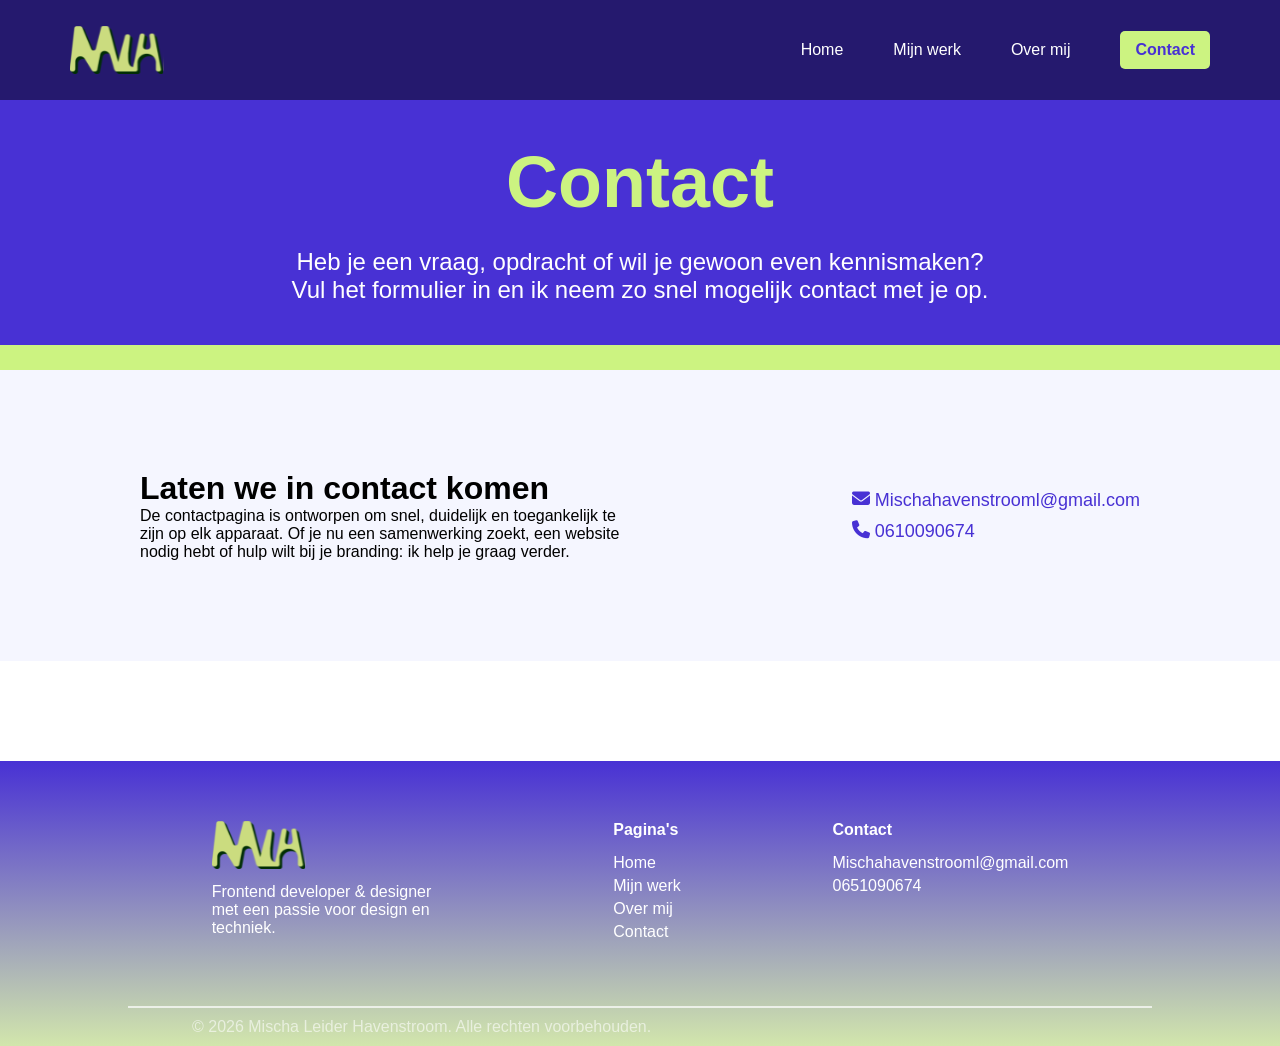
==== contact.html @ c2b5d61a "v1 af" ====
<!DOCTYPE html>
<html lang="nl">
<head>
    <meta charset="UTF-8">
    <meta name="viewport" content="width=device-width, initial-scale=1.0">
    <title>Mijn Portfolio</title>
    <link rel="stylesheet" href="index.css">
    <link rel="stylesheet" href="https://cdnjs.cloudflare.com/ajax/libs/font-awesome/6.5.0/css/all.min.css">
</head>
<body>

        <!-- nav -->
        <nav class="nav">
            <a href="index.html"><img id="nav-logo" src="img/logo.svg" alt="Logo"></a>             <div class="nav-links">
                <ul>
                    <li><a class="nav-link" href="index.html">Home</a></li>
                    <li><a class="nav-link" href="mijn-werk.html">Mijn werk</a></li>
                    <li><a class="nav-link" href="over-mij.html">Over mij</a></li>
                    <button class="contactBtn  contactBtn-active" id="nav-btn">Contact</button>
                </ul>
            </div>
        </nav>

        <!-- header -->
         <header class="header-pages">
            <h1 class="header-pages-title">Contact</h1>
            <p class="header-pages-text">Heb je een vraag, opdracht of wil je gewoon even kennismaken? Vul het formulier in en ik neem zo snel mogelijk contact met je op.</p>
         </header>




                 <!-- over mij content -->
          <div class="contact-container">
            <div class="contact-content">
                <h1 class="contact-title">Laten we in contact komen</h1>
            <p class="contact-text">De contactpagina is ontworpen om snel, duidelijk en toegankelijk te zijn op elk apparaat. Of je nu een samenwerking zoekt, een website nodig hebt of hulp wilt bij je branding: ik help je graag verder.</p>
                    
            </div>
            
            <ul class="contact-links">
                <li class="contact-link"><i class="fa-solid fa-envelope"></i>Mischahavenstrooml@gmail.com</li>
                 <li class="contact-link"><i class="fa-solid fa-phone"></i>0610090674</li>
            </ul>
       
          </div>

    </div>
        

            <!-- footer -->
          <footer class="footer-container">
                <div class="footer-content">

                        <div>
                            <img src="img/logo.svg" alt="logo">
                            <p class="footer-info">Frontend developer & designer met een passie voor design en techniek.</p>
                        </div>
                        
                        <!-- link paginas -->
                        <ul class="footer-section">
                            <h4 class="footer-title">Pagina's</h4>
                                <li class="footer-text"><a href="index.html">Home</a></li>
                                 <li class="footer-text"><a href="mijn-werk.html">Mijn werk</a></li>
                                  <li class="footer-text"><a href="over-mij.html">Over mij</a></li>
                                   <li class="footer-text"><a href="contact.html">Contact</a></li>
                        </ul>

                        <ul class="footer-section">
                            <h4 class="footer-title">Contact</h4>
                                   <li class="footer-text">Mischahavenstrooml@gmail.com</li>
                                    <li class="footer-text">0651090674</li>
                        </ul>
                </div>

                <hr id="footer-line">

                <p id="footer-rechten">© 2026 Mischa Leider Havenstroom. Alle rechten voorbehouden.</p>
          </footer>

    
    <script src="script.js"></script>

</body>
</html>
---- index.css ----
* {
    font-family: Helvetica, sans-serif;
    padding: 0;
    margin: 0;
    box-sizing: border-box;
    list-style: none;
    text-decoration: none;
}

:root {
    --main-color: #CCF381;
    --secondary-color: #4831D4;
    --white-background-color: #F5F6FF;
}


button {
    cursor: pointer;
    border: none;
    border-radius: 5px;
    padding: 10px 15px;
}

button:hover {
    opacity: 80%;
}

a:hover {
    opacity: 80%;
}

/* nav */
nav {
    display: flex;
    justify-content: space-between;
    align-items: center;
    padding: 50px 70px;
}

#nav-img {
    width: 80px;
}

.nav-link-active {
    color: var(--main-color);
    font-weight: bold;
}

.nav-links ul, a{
    align-items: center;
    color: #fff;
    text-decoration: none;
    display: flex;
    list-style: none; 
    gap: 50px;
}

#nav-btn {
    font-size: 16px;
    padding: 10px 15px;
    border-radius: 5px;
    background: var(--main-color);
    border: none;
    color: var(--secondary-color);
    font-weight: bold;
}

/* hero */
#hero {
    background: #4831D4;
    height: 90vh;
    border-bottom: #CCF381 solid 25px;
}

#hero-left {
    flex: 1;
}

#hero-content {
    padding: 100px;
    display: flex;
    align-items: center;
    justify-content: space-between;
}

#hero-title {
    color: #CCF381;
    font-size: 70px;
    padding: 0;
    margin: 0;
    line-height: 70px;
}

#hero-under-titel {
    font-size: 20px;
    margin-top: 30px;
    color: #fff;
}

.bold-text {
    font-weight: bold;
}

#hero-perk-content {
    margin: 100px 0;
    display: flex;
    gap: 200px;
}

.hero-perks {
    font-size: 20px;
    color: #CCF381;
    letter-spacing: 10px;
    line-height: 40px;
}

.hero-perk {
    font-weight: 300;
}

.hero-flex {
    display: flex;
}

/* tablet */
@media (max-width: 1024px) {
    nav {
        padding: 30px 40px;
    }

    #hero-content {
        padding: 60px 40px;
        gap: 40px;
    }

    #hero-title {
        font-size: 54px;
    }

    #hero-under-titel {
        font-size: 18px;
    }

    #hero-perk-content {
        gap: 50px;
    }

    .hero-perks {
        font-size: 18px;
        letter-spacing: 2px;
    }

    /* hero image weg */
    #hero-img {
        display: none;
    }
}


/* telefoon */
@media (max-width: 768px) {
    nav {
        align-items: center;
        padding: 25px 20px;
    }

    .nav-links ul {
        gap: 20px;
        margin-top: 20px;
    }

    #hero-content {
        padding: 40px 20px 60px;
        display: block;
    }

    #hero-title {
        font-size: 42px;
        line-height: 1.1;
    }

    #hero-under-titel {
        font-size: 17px;
        margin-top: 20px;
    }

    #hero-perk-content {
        margin-top: 50px;
    }

    #hero-img {
        display: none;
    }
}

#content {
    padding: 0 180px;
}

/* mijn werk collums */
.mijn-werk-container {
    display: flex;
    flex-wrap: wrap;
    gap: 40px;
    justify-content: center;
    margin-top: 100px;
}

.mijn-werk-block {
    border-radius: 16px;
    box-shadow: 5px 5px 20px rgb(209, 209, 209);
}



.mijn-werk-block-img {
    background-color: #4831D4;
    height: 260px;
    width: 440px;
    border-top-left-radius: 16px;
    border-top-right-radius: 16px;
    display: flex;
    flex-direction: column;
    justify-content: center;
    align-items: center;
    color: #fff;
    gap: 5px;
}

.schippers-block-img {
    background-image: url(img/logo\ schippers2\ wit\ 1.svg);
    background-position: center;
    background-size: cover;
    height: 100px;
}

.mijn-werk-block-img-text {
    font-weight: lighter;
}

.mijn-werk-block-content {
    padding: 20px;
}

.mijn-werk-block-content  {
   
    max-width: 400px;
    display: flex;
    flex-direction: column;
    align-items: start;
    gap: 10px;
}

.mijn-werk-block-perks {
    display: flex;
    gap: 8px;
}
.mijn-werk-block-content-perk {
    background: #F3F4F6;
    padding: 10px;
    border-radius: 50px;
}

.mijn-werk-block-btn {
    color: #4831D4;
    display: flex;
    gap: 10px;
    align-items: center;
    font-weight: bold;
    font-size: 16px;
}


/* call to action section */
.cta-container {
    margin-top: 100px;
    background-image: linear-gradient(to bottom, #7C954D, #25196E);
    height: 450px;
    width: 100%;
    text-align: center;
    display: flex;
    flex-direction: column;
    justify-content: center;
    align-items: center;
}

.cta-content {
    max-width: 830px;
    display: flex;
    flex-direction: column;
    align-items: center;
    gap: 25px;
}

.cta-title {
    color: #fff;
    font-size: 48px;
}

.cta-text {
    color: #fff;
    font-size: 20px;
    font-weight: 300;
}

.cta-btn {
    background-color: #CCF381;
    color: #4831D4;
    font-size: 16px;
    font-weight: bold;
    height: 55px;
    width: 260px;
    border-radius: 10px;
}


/* footer */
.footer-container {
    margin-top: 100px;
    background-image: linear-gradient(to bottom, #4831D4, #d2e6ac);
}

.footer-content {
    display: flex;
    justify-content: space-evenly;
    padding: 60px;
    color: #fff;
}

.footer-info {
    width: 250px;
    margin-top: 10px;
}

.footer-title {
    margin-bottom: 15px;
}

.footer-text {
    margin: 5px 0;
}

.footer-text a{
    color: #fff;
}

#footer-line {
    border: 1px solid #ffffff;
    width: 80%;
    margin: auto;
    opacity: 70%;
}

#footer-rechten {
    width: 70%;
    margin: auto;
    padding: 10px 0;
    color: #ffffff96;
}


/* pages header */
.header-pages {
    background-color: var(--secondary-color);
    border-bottom: #CCF381 solid 25px;
    height: 30vh;
    display: flex;
    flex-direction: column;
    align-items: center;
    justify-content: center;
    color: #fff;
    text-align: center;
    gap: 25px;
}

.header-pages-title {
    color: var(--main-color);
    font-size: 72px;
}

.header-pages-text {
    width: 700px;
    font-size: 24px;
}

.nav {
    height: 80px;
    background-color: #25196E;
}



/* over mij */
.over-mij-container {
    margin-top: 100px;
    display: flex;
    gap: 50px;
}

.over-mij-content {
    width: 50%;
}

.over-mij-img-container {
    background: var(--secondary-color);
    width: 50%;
    display: flex;
    align-items: end;
    justify-content: center;
    border-radius: 10px;
}

.over-mij-title {
    margin-bottom: 20px;
}


.over-mij-img {
    max-width: 600px;
    max-height: 400px;
    border-radius: 20px;
    border: var(--secondary-color) 10px solid;
}




/* pages werk header */
.header-pages-werk {
    background-image: linear-gradient(to bottom, var(--secondary-color), #6B5ACD);
    padding: 140px;
    color: #fff;
}

.header-pages-btn {
    display: flex;
    gap: 10px;
    margin-bottom: 30px;
}

.header-pages-title-werk {
    font-size: 60px;
}

.header-pages-text-werk {
    font-size: 24px;
    font-weight: 300;
    padding: 16px 0;
}

.header-pages-perks {
    margin-top: 30px;
    display: flex;
    gap: 20px;
    font-weight: 300;
    font-size: 16px;
}

.header-pages-perk {
    display: flex;
    gap: 5px;
}


/* pages werk content */
.pages-werk-content-width {
    padding: 100px 140px;
    background-color: #F5F6FF;
    color: #666667;
    display: flex;
    justify-content: space-between;
    align-items: center;
    gap: 70px;
}

.pages-werk-logo-img {
    width: 400px;
    background-color: #615997;
    padding: 50px 30px;
    border-radius: 50px;
}


.pages-werk-content {
    display: flex;
    flex-direction: column;
    width: 50%;
    margin: 100px auto;
}

.pages-werk-title {
    font-size: 40px;
    padding: 5px 0;
    color: var(--secondary-color);
}

.pages-werk-titles {
    margin-top: 50px;
    padding: 5px 0;
    font-size: 25px;
    color: #25196E;
}

.pages-perks-container {
    display: flex;
    gap: 20px;
    opacity: 80%;
}

.perk-werk {
    background-color: #25196E;
    color: #fff;
}

.pages-werk-title-uitdaging {
    color: rgb(209, 7, 7);
}

.pages-werk-title-oplossing {
    color: #7C954D;
}

.pages-werk-content-padding {
    display: flex;
    gap: 50px;
}


/* contact pagina */
.contact-container {
    display: flex;
    justify-content: space-between;
    gap: 100px;
    background-color: var(--white-background-color);
    padding: 100px 140px;
    align-items: center;
}

.contact-content {
    width: 50%;
}

.contact-links {
    display: flex;
    flex-direction: column;
    gap: 10px;
}

.contact-link {
    display: flex;
    gap: 5px;
    color: var(--secondary-color);
    font-size: 18px;
}
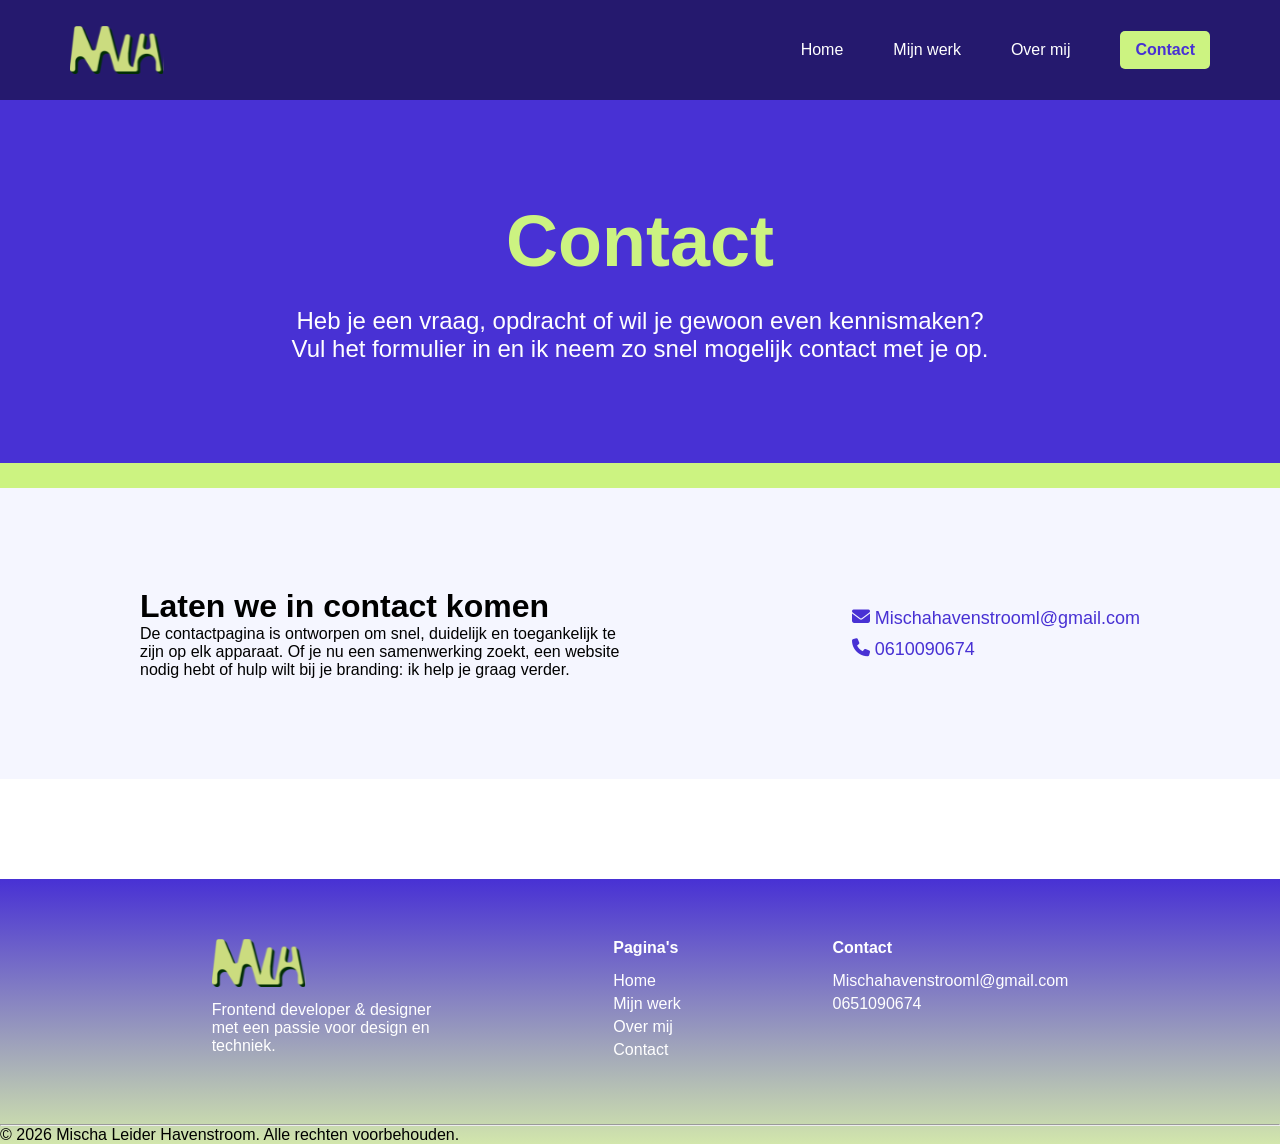
==== commit e6e9f1c8: "main" ====
--- a/contact.html
+++ b/contact.html
@@ -31,7 +31,7 @@
 
 
                  <!-- over mij content -->
-          <div class="contact-container">
+          <main class="contact-container">
             <div class="contact-content">
                 <h1 class="contact-title">Laten we in contact komen</h1>
             <p class="contact-text">De contactpagina is ontworpen om snel, duidelijk en toegankelijk te zijn op elk apparaat. Of je nu een samenwerking zoekt, een website nodig hebt of hulp wilt bij je branding: ik help je graag verder.</p>
@@ -43,9 +43,8 @@
                  <li class="contact-link"><i class="fa-solid fa-phone"></i>0610090674</li>
             </ul>
        
-          </div>
+          </main>
 
-    </div>
         
 
             <!-- footer -->
@@ -73,9 +72,9 @@
                         </ul>
                 </div>
 
-                <hr id="footer-line">
+                <hr class="footer-line">
 
-                <p id="footer-rechten">© 2026 Mischa Leider Havenstroom. Alle rechten voorbehouden.</p>
+                <p class="footer-rechten">© 2026 Mischa Leider Havenstroom. Alle rechten voorbehouden.</p>
           </footer>
 
     
--- a/index.css
+++ b/index.css
@@ -68,7 +68,6 @@
 /* hero */
 #hero {
     background: #4831D4;
-    height: 90vh;
     border-bottom: #CCF381 solid 25px;
 }
 
@@ -363,7 +362,6 @@
 .header-pages {
     background-color: var(--secondary-color);
     border-bottom: #CCF381 solid 25px;
-    height: 30vh;
     display: flex;
     flex-direction: column;
     align-items: center;
@@ -371,6 +369,7 @@
     color: #fff;
     text-align: center;
     gap: 25px;
+    padding: 100px;
 }
 
 .header-pages-title {
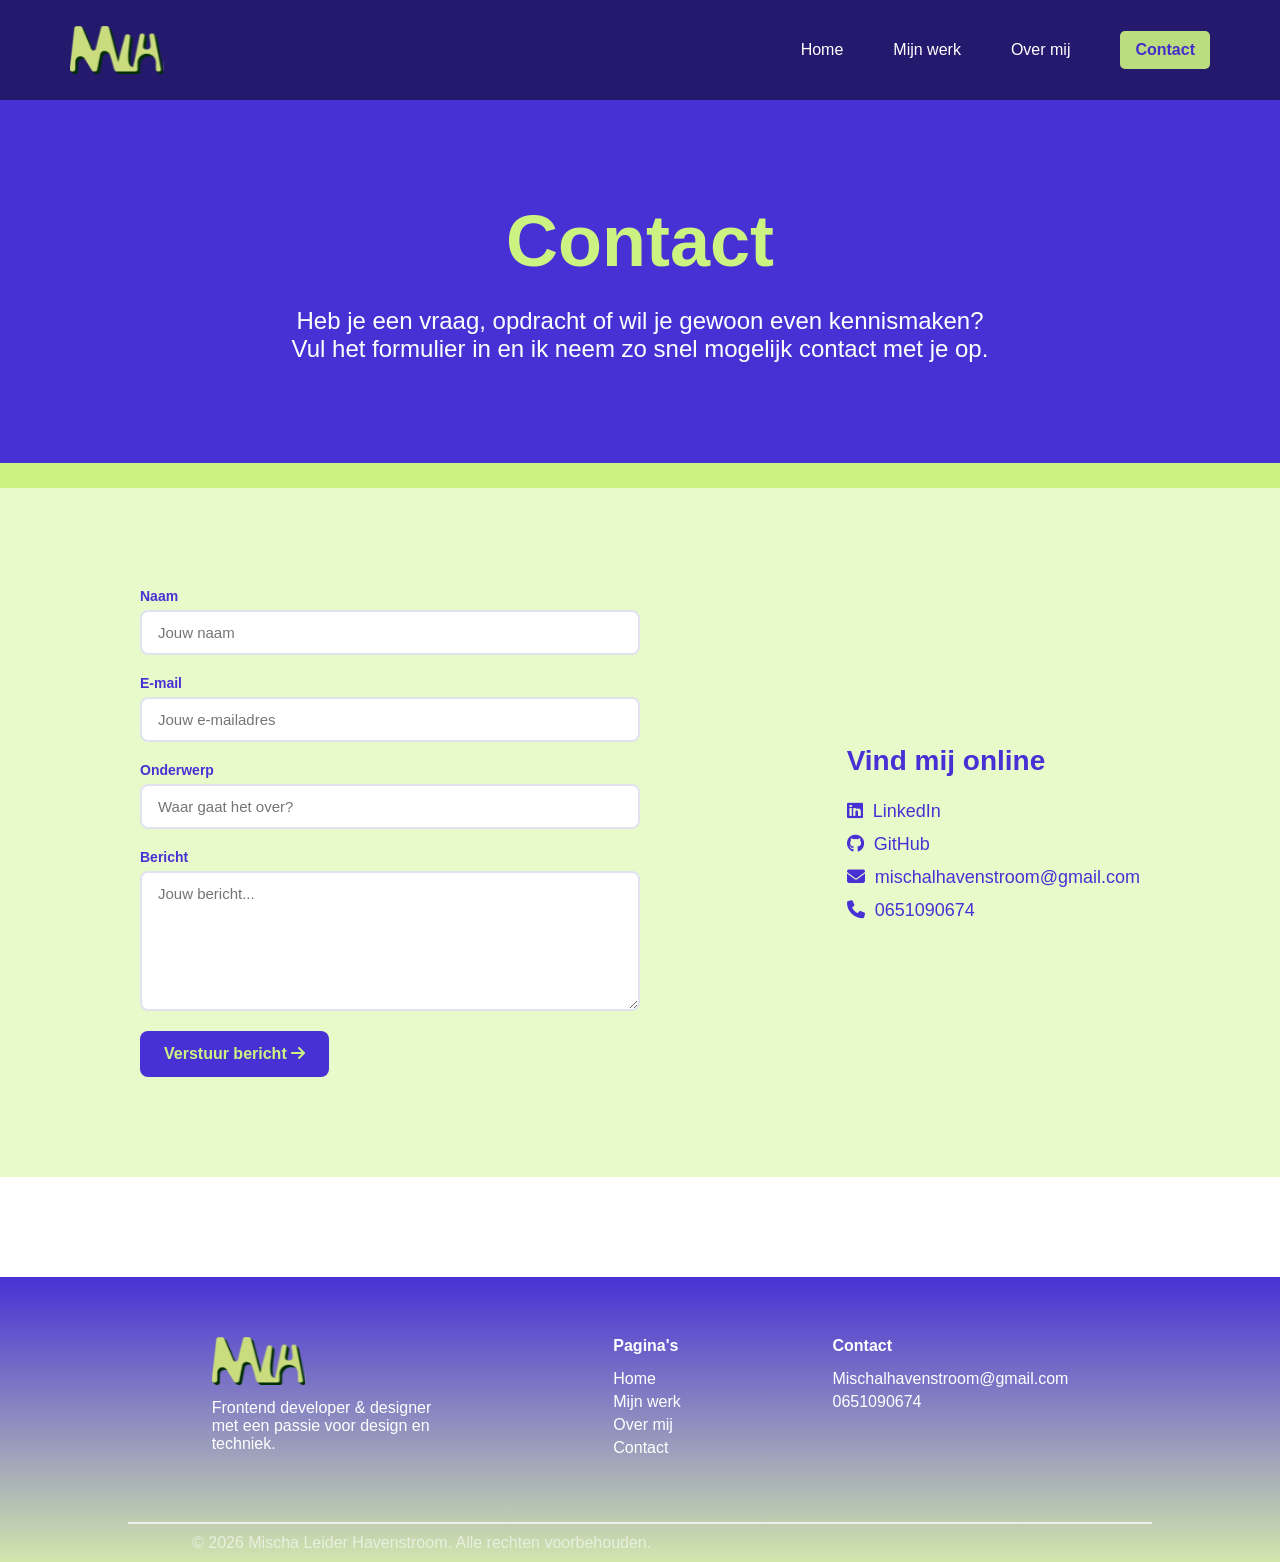
==== commit b6c939ac: "laatse" ====
--- a/contact.html
+++ b/contact.html
@@ -30,18 +30,39 @@
 
 
 
-                 <!-- over mij content -->
-          <main class="contact-container">
-            <div class="contact-content">
-                <h1 class="contact-title">Laten we in contact komen</h1>
-            <p class="contact-text">De contactpagina is ontworpen om snel, duidelijk en toegankelijk te zijn op elk apparaat. Of je nu een samenwerking zoekt, een website nodig hebt of hulp wilt bij je branding: ik help je graag verder.</p>
-                    
-            </div>
+                 <!-- contact content -->
+<main class="contact-container">
+
+    <form class="contact-form" action="https://formspree.io/f/JOUW_FORM_ID" method="POST">
+        <div class="contact-form-group">
+            <label class="contact-form-label" for="naam">Naam</label>
+            <input class="contact-form-input" type="text" id="naam" name="naam" placeholder="Jouw naam" required>
+        </div>
+        <div class="contact-form-group">
+            <label class="contact-form-label" for="email">E-mail</label>
+            <input class="contact-form-input" type="email" id="email" name="email" placeholder="Jouw e-mailadres" required>
+        </div>
+        <div class="contact-form-group">
+            <label class="contact-form-label" for="onderwerp">Onderwerp</label>
+            <input class="contact-form-input" type="text" id="onderwerp" name="onderwerp" placeholder="Waar gaat het over?" required>
+        </div>
+        <div class="contact-form-group">
+            <label class="contact-form-label" for="bericht">Bericht</label>
+            <textarea class="contact-form-input contact-form-textarea" id="bericht" name="bericht" placeholder="Jouw bericht..." required></textarea>
+        </div>
+        <button class="contact-form-btn" type="submit">Verstuur bericht <i class="fa fa-arrow-right"></i></button>
+    </form>
+         
             
-            <ul class="contact-links">
-                <li class="contact-link"><i class="fa-solid fa-envelope"></i>Mischahavenstrooml@gmail.com</li>
-                 <li class="contact-link"><i class="fa-solid fa-phone"></i>0610090674</li>
-            </ul>
+            <section class="contact-socials">
+    <h2 class="contact-socials-title">Vind mij online</h2>
+    <ul class="contact-socials-list">
+        <li><a class="contact-socials-link" href="https://nl.linkedin.com/in/mischa-leider-havenstroom-35ab63264" target="_blank"><i class="fa-brands fa-linkedin"></i>LinkedIn</a></li>
+        <li><a class="contact-socials-link" href="https://github.com/Mischalh" target="_blank"><i class="fa-brands fa-github"></i>GitHub</a></li>
+        <li><a class="contact-socials-link" href="mailto:mischalhavenstroom@gmail.com"><i class="fa-solid fa-envelope"></i>mischalhavenstroom@gmail.com</a></li>
+        <li><a class="contact-socials-link" href="tel:0651090674"><i class="fa-solid fa-phone"></i>0651090674</a></li>
+    </ul>
+</section>
        
           </main>
 
@@ -67,7 +88,7 @@
 
                         <ul class="footer-section">
                             <h4 class="footer-title">Contact</h4>
-                                   <li class="footer-text">Mischahavenstrooml@gmail.com</li>
+                                   <li class="footer-text">Mischalhavenstroom@gmail.com</li>
                                     <li class="footer-text">0651090674</li>
                         </ul>
                 </div>
--- a/index.css
+++ b/index.css
@@ -37,7 +37,7 @@
     padding: 50px 70px;
 }
 
-#nav-img {
+.nav-img {
     width: 80px;
 }
 
@@ -65,24 +65,28 @@
     font-weight: bold;
 }
 
+.contactBtn-active {
+    opacity: 90%;
+}
+
 /* hero */
-#hero {
+.hero {
     background: #4831D4;
     border-bottom: #CCF381 solid 25px;
 }
 
-#hero-left {
+.hero-left {
     flex: 1;
 }
 
-#hero-content {
+.hero-content {
     padding: 100px;
     display: flex;
     align-items: center;
     justify-content: space-between;
 }
 
-#hero-title {
+.hero-title {
     color: #CCF381;
     font-size: 70px;
     padding: 0;
@@ -90,7 +94,7 @@
     line-height: 70px;
 }
 
-#hero-under-titel {
+.hero-under-titel {
     font-size: 20px;
     margin-top: 30px;
     color: #fff;
@@ -100,7 +104,7 @@
     font-weight: bold;
 }
 
-#hero-perk-content {
+.hero-perk-content {
     margin: 100px 0;
     display: flex;
     gap: 200px;
@@ -127,20 +131,20 @@
         padding: 30px 40px;
     }
 
-    #hero-content {
+    .hero-content {
         padding: 60px 40px;
         gap: 40px;
     }
 
-    #hero-title {
+    .hero-title {
         font-size: 54px;
     }
 
-    #hero-under-titel {
+    .hero-under-titel {
         font-size: 18px;
     }
 
-    #hero-perk-content {
+    .hero-perk-content {
         gap: 50px;
     }
 
@@ -150,7 +154,7 @@
     }
 
     /* hero image weg */
-    #hero-img {
+    .hero-img {
         display: none;
     }
 }
@@ -168,31 +172,31 @@
         margin-top: 20px;
     }
 
-    #hero-content {
+    .hero-content {
         padding: 40px 20px 60px;
         display: block;
     }
 
-    #hero-title {
+    .hero-title {
         font-size: 42px;
         line-height: 1.1;
     }
 
-    #hero-under-titel {
+    .hero-under-titel {
         font-size: 17px;
         margin-top: 20px;
     }
 
-    #hero-perk-content {
+    .hero-perk-content {
         margin-top: 50px;
     }
 
-    #hero-img {
+    .hero-img {
         display: none;
     }
 }
 
-#content {
+.content {
     padding: 0 180px;
 }
 
@@ -210,31 +214,36 @@
     box-shadow: 5px 5px 20px rgb(209, 209, 209);
 }
 
-
-
-.mijn-werk-block-img {
-    background-color: #4831D4;
-    height: 260px;
-    width: 440px;
+.secondary-color-background {
+    background-color: var(--secondary-color);
+}
+
+.main-color-background {
+    background-color: var(--main-color);
+}
+
+
+.mijn-werk-block-img-container {
+    max-width: 500px;
+    height: 200px;
+    padding: 10px;
+    opacity: 0.7;
     border-top-left-radius: 16px;
     border-top-right-radius: 16px;
     display: flex;
     flex-direction: column;
     justify-content: center;
     align-items: center;
-    color: #fff;
-    gap: 5px;
-}
-
-.schippers-block-img {
-    background-image: url(img/logo\ schippers2\ wit\ 1.svg);
-    background-position: center;
-    background-size: cover;
-    height: 100px;
-}
-
-.mijn-werk-block-img-text {
-    font-weight: lighter;
+}
+
+.mijn-werk-block-img {
+    padding: 30px;
+    width: 100%;
+    pointer-events: none;
+}
+
+.kieskoers-img {
+    height: 100%;
 }
 
 .mijn-werk-block-content {
@@ -242,8 +251,7 @@
 }
 
 .mijn-werk-block-content  {
-   
-    max-width: 400px;
+    max-width: 500px;
     display: flex;
     flex-direction: column;
     align-items: start;
@@ -252,6 +260,7 @@
 
 .mijn-werk-block-perks {
     display: flex;
+    align-items: center;
     gap: 8px;
 }
 .mijn-werk-block-content-perk {
@@ -269,6 +278,18 @@
     font-size: 16px;
 }
 
+@media (max-width: 768px) {
+    .mijn-werk-block-img-content {
+        font-size: 20px;
+        display: flex;
+        align-items: start;
+    }
+
+    .mijn-werk-block-content-perk {
+        font-size: 9px;
+    }
+    
+}
 
 /* call to action section */
 .cta-container {
@@ -343,14 +364,16 @@
     color: #fff;
 }
 
-#footer-line {
+.footer-line {
     border: 1px solid #ffffff;
     width: 80%;
     margin: auto;
     opacity: 70%;
 }
 
-#footer-rechten {
+.footer-rechten {
+    display: flex;
+    align-items: center;
     width: 70%;
     margin: auto;
     padding: 10px 0;
@@ -393,6 +416,7 @@
 .over-mij-container {
     margin-top: 100px;
     display: flex;
+    align-items: center;
     gap: 50px;
 }
 
@@ -401,28 +425,44 @@
 }
 
 .over-mij-img-container {
-    background: var(--secondary-color);
     width: 50%;
     display: flex;
     align-items: end;
     justify-content: center;
-    border-radius: 10px;
 }
 
 .over-mij-title {
+    color: var(--main-color);
     margin-bottom: 20px;
 }
 
+.over-mij-img-container {
+    width: 50%;
+}
 
 .over-mij-img {
-    max-width: 600px;
-    max-height: 400px;
+    width: 50%;
+    height: 50%;
     border-radius: 20px;
-    border: var(--secondary-color) 10px solid;
-}
-
-
-
+    border: var(--secondary-color) 5px solid;
+}
+
+.mijn-werk-skills {
+    padding: 50px 0;
+}
+
+.mijn-werk-skills > ul{
+    display: flex;
+    flex-wrap: wrap;
+    gap: 20px;
+    padding: 10px 0;
+}
+
+.mijn-werk-skills > img {
+    width: 100%;
+    border-radius: 1rem;
+    border: #4831D4 solid 5px;
+}
 
 /* pages werk header */
 .header-pages-werk {
@@ -474,7 +514,9 @@
 
 .pages-werk-logo-img {
     width: 400px;
-    background-color: #615997;
+    border: var(--main-color) solid 5px;
+    background-color: var(--secondary-color);
+    opacity: 0.7;
     padding: 50px 30px;
     border-radius: 50px;
 }
@@ -525,32 +567,419 @@
 }
 
 
+
+.kryst-header {
+    background-image: linear-gradient(135deg, #0D1B2A 0%, #1B3A5C 50%, #25196E 100%);
+    position: relative;
+    overflow: hidden;
+}
+
+.kryst-header::before {
+    content: '';
+    position: absolute;
+    inset: 0;
+    background-image:
+        radial-gradient(circle at 15% 40%, rgba(204, 243, 129, 0.08) 0%, transparent 50%),
+        radial-gradient(circle at 85% 20%, rgba(255, 220, 100, 0.07) 0%, transparent 40%);
+    pointer-events: none;
+}
+
+
+.kryst-header-star {
+    font-size: 120px;
+    color: rgba(204, 243, 129, 0.12);
+    position: absolute;
+    top: 20px;
+    right: 120px;
+    line-height: 1;
+    pointer-events: none;
+    animation: kryst-float 6s ease-in-out infinite;
+}
+
+@keyframes kryst-float {
+    0%, 100% { transform: translateY(0px) rotate(0deg); }
+    50%       { transform: translateY(-12px) rotate(15deg); }
+}
+
+/* ---------- Content blok: Kryst badge ---------- */
+.kryst-content-width {
+    background-color: #F5F6FF;
+}
+
+.kryst-badge-wrap {
+    flex-shrink: 0;
+}
+
+.kryst-badge {
+    background: linear-gradient(160deg, #0D1B2A, #1B3A5C);
+    border-radius: 24px;
+    padding: 48px 40px;
+    color: #fff;
+    width: 320px;
+    text-align: center;
+    display: flex;
+    flex-direction: column;
+    align-items: center;
+    gap: 12px;
+    box-shadow: 0 20px 60px rgba(13, 27, 42, 0.25);
+    border: 1px solid rgba(204, 243, 129, 0.2);
+    position: relative;
+    overflow: hidden;
+}
+
+.kryst-badge::before {
+    content: '';
+    position: absolute;
+    inset: 0;
+    background: radial-gradient(circle at 50% 0%, rgba(204, 243, 129, 0.08) 0%, transparent 60%);
+    pointer-events: none;
+}
+
+.kryst-badge-star {
+    font-size: 48px;
+    color: #CCF381;
+    line-height: 1;
+    animation: kryst-float 4s ease-in-out infinite;
+}
+
+.kryst-badge-name {
+    font-size: 36px;
+    font-weight: 900;
+    letter-spacing: 8px;
+    color: #CCF381;
+}
+
+.kryst-badge-sub {
+    font-size: 13px;
+    font-weight: 300;
+    color: rgba(255, 255, 255, 0.7);
+    letter-spacing: 1px;
+    line-height: 1.4;
+}
+
+.kryst-badge-tags {
+    display: flex;
+    gap: 8px;
+    flex-wrap: wrap;
+    justify-content: center;
+    margin-top: 8px;
+}
+
+.kryst-badge-tags span {
+    background: rgba(204, 243, 129, 0.15);
+    border: 1px solid rgba(204, 243, 129, 0.3);
+    color: #CCF381;
+    font-size: 11px;
+    padding: 4px 12px;
+    border-radius: 50px;
+    letter-spacing: 0.5px;
+}
+
+/* ---------- Perks: kleuren passend bij Kryst ---------- */
+.kryst-perks .perk-werk {
+    background-color: #0D1B2A;
+}
+
+/* ---------- Werkwijze sectie ---------- */
+.kryst-aanpak-section {
+    background-color: #fff;
+    padding: 100px 140px;
+}
+
+.kryst-aanpak-inner {
+    max-width: 860px;
+    margin: 0 auto;
+}
+
+.kryst-aanpak-title {
+    font-size: 40px;
+    color: #25196E;
+    margin-bottom: 60px;
+}
+
+.kryst-steps {
+    display: flex;
+    flex-direction: column;
+    gap: 48px;
+    position: relative;
+}
+
+/* Verticale lijn */
+.kryst-steps::before {
+    content: '';
+    position: absolute;
+    left: 32px;
+    top: 20px;
+    bottom: 20px;
+    width: 2px;
+    background: linear-gradient(to bottom, #CCF381, #25196E);
+}
+
+.kryst-step {
+    display: flex;
+    gap: 40px;
+    align-items: flex-start;
+    position: relative;
+}
+
+.kryst-step-num {
+    width: 64px;
+    height: 64px;
+    min-width: 64px;
+    border-radius: 50%;
+    background: #25196E;
+    color: #CCF381;
+    font-size: 15px;
+    font-weight: 900;
+    display: flex;
+    align-items: center;
+    justify-content: center;
+    letter-spacing: 1px;
+    box-shadow: 0 4px 20px rgba(37, 25, 110, 0.3);
+    position: relative;
+    z-index: 1;
+}
+
+.kryst-step-title {
+    font-size: 20px;
+    color: #25196E;
+    margin-bottom: 10px;
+}
+
+.kryst-step-text {
+    font-size: 16px;
+    color: #666;
+    line-height: 1.7;
+}
+
+.kryst-step-text code {
+    background: #EEF0FF;
+    color: #4831D4;
+    font-size: 14px;
+    padding: 2px 7px;
+    border-radius: 4px;
+}
+
+/* ---------- Context strip ---------- */
+.kryst-context-strip {
+    background: linear-gradient(90deg, #0D1B2A, #1B3A5C);
+    padding: 40px 140px;
+}
+
+.kryst-context-inner {
+    display: flex;
+    align-items: center;
+    justify-content: center;
+    gap: 30px;
+    flex-wrap: wrap;
+}
+
+.kryst-context-item {
+    display: flex;
+    align-items: center;
+    gap: 10px;
+    color: #fff;
+    font-size: 15px;
+    font-weight: 300;
+    letter-spacing: 0.5px;
+}
+
+.kryst-context-icon {
+    color: #CCF381;
+    font-size: 16px;
+}
+
+.kryst-context-divider {
+    color: rgba(204, 243, 129, 0.3);
+    font-size: 18px;
+}
+
+/* ---------- Images / mockup placeholders ---------- */
+.kryst-images-section {
+    width: 60%;
+    margin: 100px auto;
+    gap: 24px;
+}
+
+.kryst-img-placeholder {
+    background: linear-gradient(135deg, #EEF0FF, #E5E8FF);
+    border-radius: 16px;
+    border: 2px dashed rgba(72, 49, 212, 0.25);
+    display: flex;
+    flex-direction: column;
+    align-items: center;
+    justify-content: center;
+    gap: 12px;
+    color: #8B8FB5;
+    font-size: 14px;
+    transition: border-color 0.2s, background 0.2s;
+}
+
+.kryst-img-placeholder:hover {
+    border-color: rgba(72, 49, 212, 0.5);
+    background: linear-gradient(135deg, #E5E8FF, #DDE1FF);
+}
+
+.kryst-img-placeholder i {
+    font-size: 36px;
+    color: #4831D4;
+    opacity: 0.4;
+}
+
+.kryst-img-tall {
+    height: 400px;
+    width: 100%;
+}
+
+.kryst-img-row {
+    display: flex;
+    gap: 24px;
+    width: 100%;
+}
+
+.kryst-img-half {
+    height: 280px;
+    flex: 1;
+}
+
+/* ---------- Responsive ---------- */
+@media (max-width: 1024px) {
+    .kryst-aanpak-section {
+        padding: 80px 40px;
+    }
+
+    .kryst-context-strip {
+        padding: 40px 40px;
+    }
+
+    .kryst-images-section {
+        width: 80%;
+    }
+
+    .kryst-header-star {
+        font-size: 80px;
+        right: 40px;
+    }
+}
+
+@media (max-width: 768px) {
+    .kryst-header-star {
+        display: none;
+    }
+
+    .kryst-badge {
+        width: 100%;
+    }
+
+    .kryst-aanpak-section {
+        padding: 60px 20px;
+    }
+
+    .kryst-steps::before {
+        display: none;
+    }
+
+    .kryst-step {
+        gap: 20px;
+    }
+
+    .kryst-context-strip {
+        padding: 30px 20px;
+    }
+
+    .kryst-context-divider {
+        display: none;
+    }
+
+    .kryst-images-section {
+        width: 90%;
+    }
+
+    .kryst-img-row {
+        flex-direction: column;
+    }
+
+    .kryst-img-half {
+        height: 200px;
+    }
+}
+
 /* contact pagina */
 .contact-container {
     display: flex;
     justify-content: space-between;
     gap: 100px;
-    background-color: var(--white-background-color);
+    background-color: #cbf3816b;
     padding: 100px 140px;
     align-items: center;
 }
 
-.contact-content {
-    width: 50%;
-}
-
-.contact-links {
-    display: flex;
-    flex-direction: column;
+
+.contact-socials-title {
+    font-size: 28px;
+    color: var(--secondary-color);
+    margin-bottom: 24px;
+}
+
+.contact-socials-list {
+    display: flex;
+    flex-direction: column;
+    gap: 12px;
+}
+
+.contact-socials-link {
+    display: flex;
+    align-items: center;
     gap: 10px;
-}
-
-.contact-link {
-    display: flex;
-    gap: 5px;
     color: var(--secondary-color);
     font-size: 18px;
 }
 
-
-
+.contact-form {
+    display: flex;
+    flex-direction: column;
+    gap: 20px;
+    width: 50%;
+}
+
+.contact-form-group {
+    display: flex;
+    flex-direction: column;
+    gap: 6px;
+}
+
+.contact-form-label {
+    font-size: 14px;
+    font-weight: bold;
+    color: var(--secondary-color);
+}
+
+.contact-form-input {
+    padding: 12px 16px;
+    border: 2px solid #e0e2f0;
+    border-radius: 8px;
+    font-size: 15px;
+    color: #333;
+    background-color: #fff;
+    outline: none;
+    transition: border-color 0.2s;
+}
+
+.contact-form-input:focus {
+    border-color: var(--secondary-color);
+}
+
+.contact-form-textarea {
+    height: 140px;
+    resize: vertical;
+}
+
+.contact-form-btn {
+    background-color: var(--secondary-color);
+    color: var(--main-color);
+    font-size: 16px;
+    font-weight: bold;
+    padding: 14px 24px;
+    border-radius: 8px;
+    align-self: flex-start;
+}
